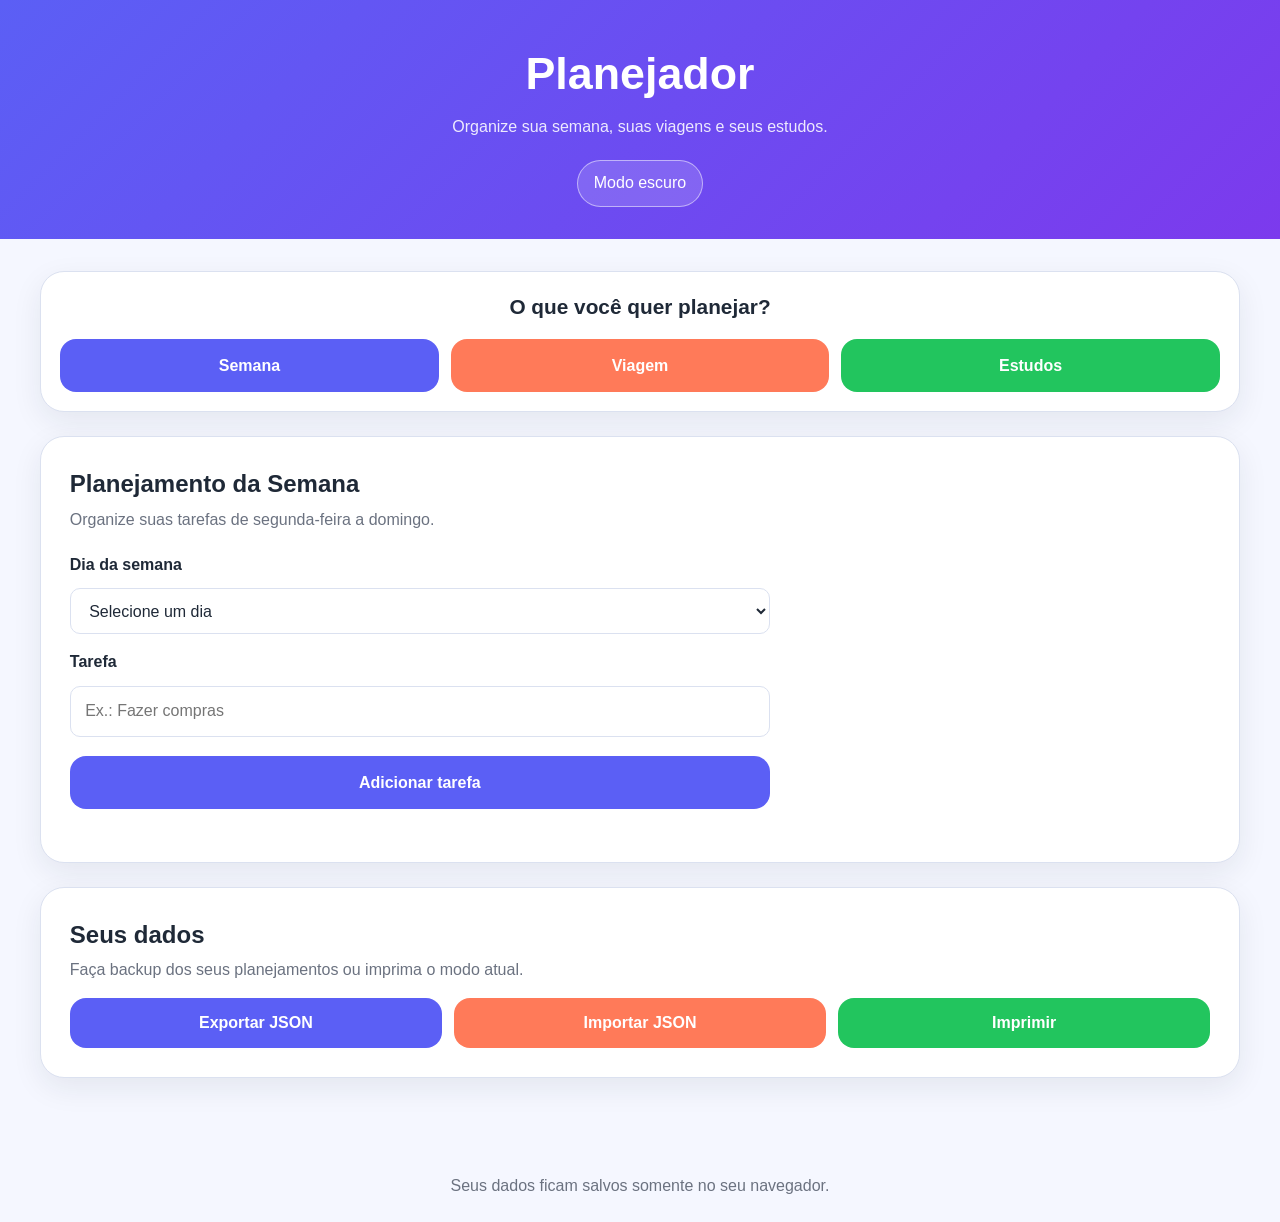
==== index.html @ fcd9d1a2 "Primeira versão do Planejador" ====
<!DOCTYPE html>
<html lang="pt-BR">
<head>
    <meta charset="UTF-8">

    <meta
        name="viewport"
        content="width=device-width, initial-scale=1.0"
    >

    <title>Planejador</title>

    <meta
        name="description"
        content="Planejador gratuito para organizar semana, viagens e estudos."
    >

    <link rel="stylesheet" href="css/style.css">

    <script src="js/storage.js" defer></script>
    <script src="js/ui.js" defer></script>
    <script src="js/app.js" defer></script>
</head>

<body>

    <header>
        <h1>Planejador</h1>

        <p>
            Organize sua semana, suas viagens e seus estudos.
        </p>

        <button
            type="button"
            id="theme-button"
            aria-label="Alternar modo claro e escuro"
        >
            Modo escuro
        </button>
    </header>

    <main>

        <section
            class="mode-selector"
            aria-labelledby="mode-title"
        >

            <h2 id="mode-title">
                O que você quer planejar?
            </h2>

            <div class="mode-buttons">

                <button
                    type="button"
                    id="week-button"
                    data-mode="week"
                >
                    Semana
                </button>

                <button
                    type="button"
                    id="travel-button"
                    data-mode="travel"
                >
                    Viagem
                </button>

                <button
                    type="button"
                    id="study-button"
                    data-mode="study"
                >
                    Estudos
                </button>

            </div>

        </section>


        <section
            id="week-section"
            class="planner-section"
            aria-labelledby="week-title"
        >

            <h2 id="week-title">
                Planejamento da Semana
            </h2>

            <p>
                Organize suas tarefas de segunda-feira a domingo.
            </p>

            <form id="week-form">

                <label for="week-day">
                    Dia da semana
                </label>

                <select
                    id="week-day"
                    name="day"
                    required
                >
                    <option value="">
                        Selecione um dia
                    </option>

                    <option value="monday">
                        Segunda-feira
                    </option>

                    <option value="tuesday">
                        Terça-feira
                    </option>

                    <option value="wednesday">
                        Quarta-feira
                    </option>

                    <option value="thursday">
                        Quinta-feira
                    </option>

                    <option value="friday">
                        Sexta-feira
                    </option>

                    <option value="saturday">
                        Sábado
                    </option>

                    <option value="sunday">
                        Domingo
                    </option>
                </select>

                <label for="week-task">
                    Tarefa
                </label>

                <input
                    type="text"
                    id="week-task"
                    name="task"
                    maxlength="160"
                    required
                    placeholder="Ex.: Fazer compras"
                >

                <button type="submit">
                    Adicionar tarefa
                </button>

            </form>

            <div
                id="week-list"
                aria-live="polite"
            >
            </div>

        </section>


        <section
            id="travel-section"
            class="planner-section"
            aria-labelledby="travel-title"
            hidden
        >

            <h2 id="travel-title">
                Planejamento de Viagem
            </h2>

            <p>
                Monte seu roteiro com data, horário, local e observações.
            </p>

            <form id="travel-form">

                <label for="travel-date">
                    Data
                </label>

                <input
                    type="date"
                    id="travel-date"
                    name="date"
                    required
                >

                <label for="travel-time">
                    Horário
                </label>

                <input
                    type="time"
                    id="travel-time"
                    name="time"
                    required
                >

                <label for="travel-place">
                    Local
                </label>

                <input
                    type="text"
                    id="travel-place"
                    name="place"
                    maxlength="80"
                    required
                    placeholder="Ex.: Museu"
                >

                <label for="travel-notes">
                    Observações
                </label>

                <textarea
                    id="travel-notes"
                    name="notes"
                    maxlength="300"
                    rows="4"
                    placeholder="Ex.: Comprar ingresso antecipadamente"
                ></textarea>

                <button type="submit">
                    Adicionar ao roteiro
                </button>

            </form>

            <div
                id="travel-list"
                aria-live="polite"
            >
            </div>

        </section>


        <section
            id="study-section"
            class="planner-section"
            aria-labelledby="study-title"
            hidden
        >

            <h2 id="study-title">
                Planejamento de Estudos
            </h2>

            <p>
                Escolha a matéria e defina o que estudar em cada dia.
            </p>

            <form id="study-form">

                <label for="study-day">
                    Dia da semana
                </label>

                <select
                    id="study-day"
                    name="day"
                    required
                >
                    <option value="">
                        Selecione um dia
                    </option>

                    <option value="monday">
                        Segunda-feira
                    </option>

                    <option value="tuesday">
                        Terça-feira
                    </option>

                    <option value="wednesday">
                        Quarta-feira
                    </option>

                    <option value="thursday">
                        Quinta-feira
                    </option>

                    <option value="friday">
                        Sexta-feira
                    </option>

                    <option value="saturday">
                        Sábado
                    </option>

                    <option value="sunday">
                        Domingo
                    </option>
                </select>

                <label for="study-subject">
                    Matéria
                </label>

                <input
                    type="text"
                    id="study-subject"
                    name="subject"
                    maxlength="60"
                    required
                    placeholder="Ex.: Matemática"
                >

                <label for="study-content">
                    O que estudar?
                </label>

                <textarea
                    id="study-content"
                    name="content"
                    maxlength="300"
                    rows="4"
                    required
                    placeholder="Ex.: Equações do primeiro grau"
                ></textarea>

                <button type="submit">
                    Adicionar estudo
                </button>

            </form>

            <div
                id="study-list"
                aria-live="polite"
            >
            </div>

        </section>


        <section
            id="data-tools"
            class="data-tools"
            aria-labelledby="data-tools-title"
        >

            <h2 id="data-tools-title">
                Seus dados
            </h2>

            <p>
                Faça backup dos seus planejamentos ou imprima o modo atual.
            </p>

            <div class="tool-buttons">

                <button
                    type="button"
                    id="export-button"
                >
                    Exportar JSON
                </button>

                <button
                    type="button"
                    id="import-button"
                >
                    Importar JSON
                </button>

                <button
                    type="button"
                    id="print-button"
                >
                    Imprimir
                </button>

            </div>

            <input
                type="file"
                id="import-file"
                class="file-input"
                accept=".json,application/json"
            >

        </section>

    </main>


    <footer>
        <p>
            Seus dados ficam salvos somente no seu navegador.
        </p>
    </footer>

</body>
</html>
---- css/style.css ----
:root {
    --cor-fundo: #f5f7ff;
    --cor-superficie: #ffffff;
    --cor-superficie-secundaria: #eef2ff;

    --cor-texto: #1f2937;
    --cor-texto-suave: #6b7280;

    --cor-principal: #5b5ff5;
    --cor-principal-hover: #474bd6;

    --cor-secundaria: #ff7a59;
    --cor-verde: #22c55e;

    --cor-borda: #dbe1f0;

    --sombra:
        0 10px 30px
        rgba(31, 41, 55, 0.08);

    --raio-pequeno: 10px;
    --raio-medio: 16px;
    --raio-grande: 24px;

    --largura-maxima: 1200px;

    --transicao: 0.2s ease;
}


/* RESET */

* {
    box-sizing: border-box;
}

html {
    font-size: 16px;
}

body {
    margin: 0;
    min-height: 100vh;

    font-family:
        Arial,
        Helvetica,
        sans-serif;

    background: var(--cor-fundo);
    color: var(--cor-texto);

    line-height: 1.5;

    transition:
        background-color var(--transicao),
        color var(--transicao);
}

button,
input,
select,
textarea {
    font: inherit;
}

button {
    min-height: 44px;
    cursor: pointer;
}

input,
select,
textarea {
    width: 100%;
    min-height: 44px;

    padding: 0.8rem 0.9rem;

    border:
        1px solid
        var(--cor-borda);

    border-radius:
        var(--raio-pequeno);

    background:
        var(--cor-superficie);

    color:
        var(--cor-texto);

    outline: none;
}

textarea {
    min-height: 110px;
    resize: vertical;
}

input:focus,
select:focus,
textarea:focus {
    border-color:
        var(--cor-principal);

    box-shadow:
        0 0 0 3px
        rgba(91, 95, 245, 0.15);
}

button:focus-visible,
input:focus-visible,
select:focus-visible,
textarea:focus-visible {
    outline:
        3px solid
        rgba(91, 95, 245, 0.35);

    outline-offset: 2px;
}


/* CABEÇALHO */

header {
    padding:
        2rem 1rem
        1.5rem;

    text-align: center;

    background:
        linear-gradient(
            135deg,
            #5b5ff5,
            #7c3aed
        );

    color: #ffffff;
}

header h1 {
    margin: 0;
    font-size: 2.2rem;
}

header p {
    margin:
        0.5rem auto
        1.3rem;

    max-width: 600px;

    color:
        rgba(
            255,
            255,
            255,
            0.88
        );
}

#theme-button {
    padding: 0.65rem 1rem;

    border:
        1px solid
        rgba(
            255,
            255,
            255,
            0.5
        );

    border-radius: 999px;

    background:
        rgba(
            255,
            255,
            255,
            0.15
        );

    color: #ffffff;
}


/* PRINCIPAL */

main {
    width:
        min(
            100% - 2rem,
            var(--largura-maxima)
        );

    margin: 0 auto;

    padding:
        1.5rem 0
        3rem;
}


/* SELETOR */

.mode-selector {
    margin-bottom: 1.5rem;
    padding: 1.2rem;

    background:
        var(--cor-superficie);

    border:
        1px solid
        var(--cor-borda);

    border-radius:
        var(--raio-grande);

    box-shadow:
        var(--sombra);
}

#mode-title {
    margin-top: 0;

    text-align: center;

    font-size: 1.3rem;
}

.mode-buttons {
    display: grid;

    grid-template-columns: 1fr;

    gap: 0.75rem;
}

#week-button,
#travel-button,
#study-button {
    width: 100%;

    padding:
        0.9rem 1rem;

    border: none;

    border-radius:
        var(--raio-medio);

    color: #ffffff;

    font-weight: 700;
}

#week-button {
    background: #5b5ff5;
}

#travel-button {
    background: #ff7a59;
}

#study-button {
    background: #22c55e;
}


/* SEÇÕES */

.planner-section,
.data-tools {
    margin-bottom: 1.5rem;

    padding: 1.2rem;

    background:
        var(--cor-superficie);

    border:
        1px solid
        var(--cor-borda);

    border-radius:
        var(--raio-grande);

    box-shadow:
        var(--sombra);
}

.planner-section h2,
.data-tools h2 {
    margin-top: 0;
    margin-bottom: 0.35rem;
}

.planner-section > p,
.data-tools > p {
    margin-top: 0;

    color:
        var(--cor-texto-suave);
}


/* FORMULÁRIOS */

form {
    display: grid;
    gap: 0.7rem;
}

label {
    margin-top: 0.3rem;
    font-weight: 700;
}

form button[type="submit"] {
    margin-top: 0.5rem;

    padding:
        0.9rem 1rem;

    border: none;

    border-radius:
        var(--raio-medio);

    background:
        var(--cor-principal);

    color: #ffffff;

    font-weight: 700;
}


/* LISTAS */

#week-list,
#travel-list,
#study-list {
    display: grid;

    gap: 0.8rem;

    margin-top: 1.5rem;
}

.planner-card {
    padding: 1rem;

    background:
        var(
            --cor-superficie-secundaria
        );

    border:
        1px solid
        var(--cor-borda);

    border-radius:
        var(--raio-medio);
}

.planner-card h3 {
    margin-top: 0;
}

.planner-actions {
    display: flex;

    flex-wrap: wrap;

    gap: 0.6rem;

    margin-top: 1rem;
}

.planner-actions button {
    padding:
        0.6rem 1rem;

    border:
        1px solid
        var(--cor-borda);

    border-radius:
        var(--raio-pequeno);

    background:
        var(--cor-superficie);

    color:
        var(--cor-texto);
}


/* EXPORTAR / IMPORTAR / IMPRIMIR */

.tool-buttons {
    display: grid;

    grid-template-columns: 1fr;

    gap: 0.75rem;

    margin-top: 1rem;
}

.tool-buttons button {
    width: 100%;

    padding:
        0.8rem 1rem;

    border: none;

    border-radius:
        var(--raio-medio);

    background:
        var(--cor-principal);

    color: #ffffff;

    font-weight: 700;
}

#import-button {
    background: #ff7a59;
}

#print-button {
    background: #22c55e;
}

.file-input {
    position: absolute;

    width: 1px;
    height: 1px;

    overflow: hidden;

    clip:
        rect(
            0,
            0,
            0,
            0
        );

    white-space: nowrap;
}


/* ESCONDIDOS */

[hidden] {
    display: none !important;
}


/* RODAPÉ */

footer {
    padding: 1.5rem 1rem;

    text-align: center;

    color:
        var(--cor-texto-suave);
}

footer p {
    margin: 0;
}


/* MODO ESCURO */

body.dark-mode {
    --cor-fundo: #111827;

    --cor-superficie: #1f2937;

    --cor-superficie-secundaria:
        #273449;

    --cor-texto: #f3f4f6;

    --cor-texto-suave:
        #b6bfcc;

    --cor-borda: #374151;

    --sombra:
        0 10px 30px
        rgba(0, 0, 0, 0.25);
}


/* TABLET / COMPUTADOR */

@media (min-width: 700px) {

    header {
        padding:
            2.5rem 1.5rem
            2rem;
    }

    header h1 {
        font-size: 2.8rem;
    }

    main {
        padding-top: 2rem;
    }

    .mode-buttons {
        grid-template-columns:
            repeat(3, 1fr);
    }

    .planner-section,
    .data-tools {
        padding: 1.8rem;
    }

    form {
        max-width: 700px;
    }

    .tool-buttons {
        grid-template-columns:
            repeat(3, 1fr);
    }

}


/* IMPRESSÃO */

@media print {

    header,
    .mode-selector,
    form,
    .planner-actions,
    .data-tools,
    footer {
        display: none !important;
    }

    body {
        background: #ffffff;
        color: #000000;
    }

    main {
        width: 100%;
        padding: 0;
    }

    .planner-section {
        border: none;
        box-shadow: none;

        padding: 0;
    }

    .planner-card {
        break-inside: avoid;

        background: #ffffff;

        border:
            1px solid
            #cccccc;
    }

}
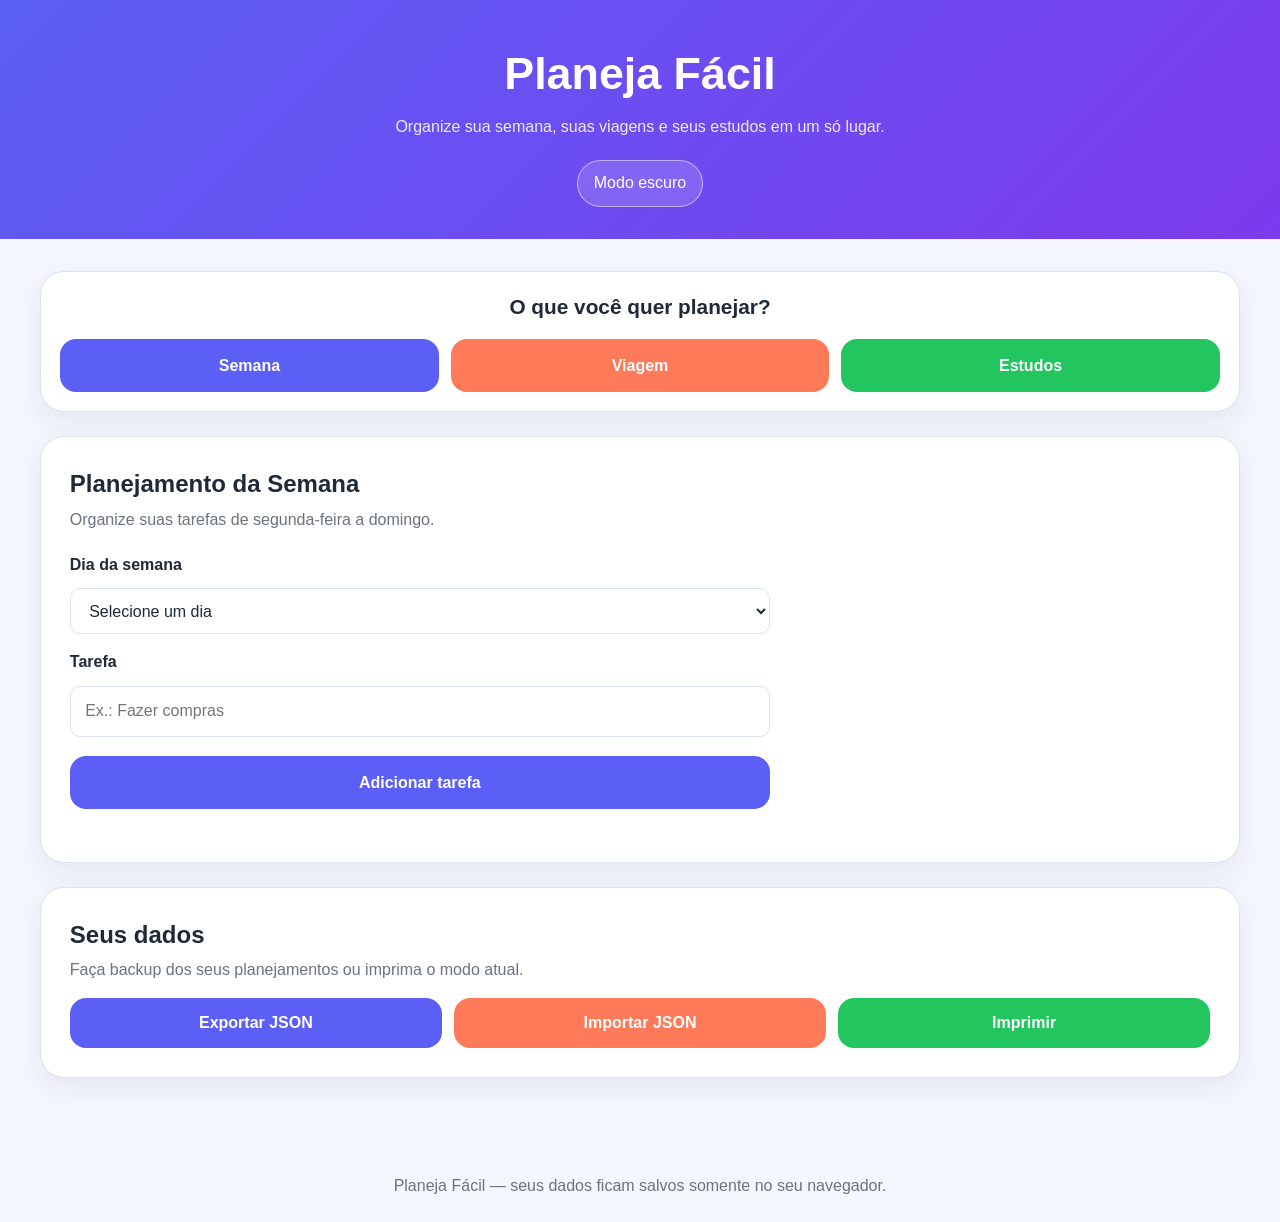
==== commit e6cc63e8: "Atualiza nome para Planeja Fácil" ====
--- a/index.html
+++ b/index.html
@@ -8,27 +8,81 @@
         content="width=device-width, initial-scale=1.0"
     >
 
-    <title>Planejador</title>
+    <title>Planeja Fácil | Planejador de Semana, Viagem e Estudos</title>
 
     <meta
         name="description"
-        content="Planejador gratuito para organizar semana, viagens e estudos."
-    >
-
-    <link rel="stylesheet" href="css/style.css">
-
-    <script src="js/storage.js" defer></script>
-    <script src="js/ui.js" defer></script>
-    <script src="js/app.js" defer></script>
+        content="Planeja Fácil é um planejador online gratuito para organizar tarefas da semana, roteiros de viagem e cronogramas de estudos diretamente no navegador."
+    >
+
+    <meta
+        name="robots"
+        content="index, follow"
+    >
+
+    <meta
+        name="theme-color"
+        content="#5b5ff5"
+    >
+
+    <link
+        rel="canonical"
+        href="https://planejador-xga.pages.dev/"
+    >
+
+    <meta
+        property="og:title"
+        content="Planeja Fácil"
+    >
+
+    <meta
+        property="og:description"
+        content="Organize sua semana, suas viagens e seus estudos em um só lugar."
+    >
+
+    <meta
+        property="og:type"
+        content="website"
+    >
+
+    <meta
+        property="og:url"
+        content="https://planejador-xga.pages.dev/"
+    >
+
+    <meta
+        property="og:locale"
+        content="pt_BR"
+    >
+
+    <link
+        rel="stylesheet"
+        href="css/style.css"
+    >
+
+    <script
+        src="js/storage.js"
+        defer
+    ></script>
+
+    <script
+        src="js/ui.js"
+        defer
+    ></script>
+
+    <script
+        src="js/app.js"
+        defer
+    ></script>
 </head>
 
 <body>
 
     <header>
-        <h1>Planejador</h1>
+        <h1>Planeja Fácil</h1>
 
         <p>
-            Organize sua semana, suas viagens e seus estudos.
+            Organize sua semana, suas viagens e seus estudos em um só lugar.
         </p>
 
         <button
@@ -400,9 +454,9 @@
 
     <footer>
         <p>
-            Seus dados ficam salvos somente no seu navegador.
+            Planeja Fácil — seus dados ficam salvos somente no seu navegador.
         </p>
     </footer>
 
 </body>
-</html>+</html>
